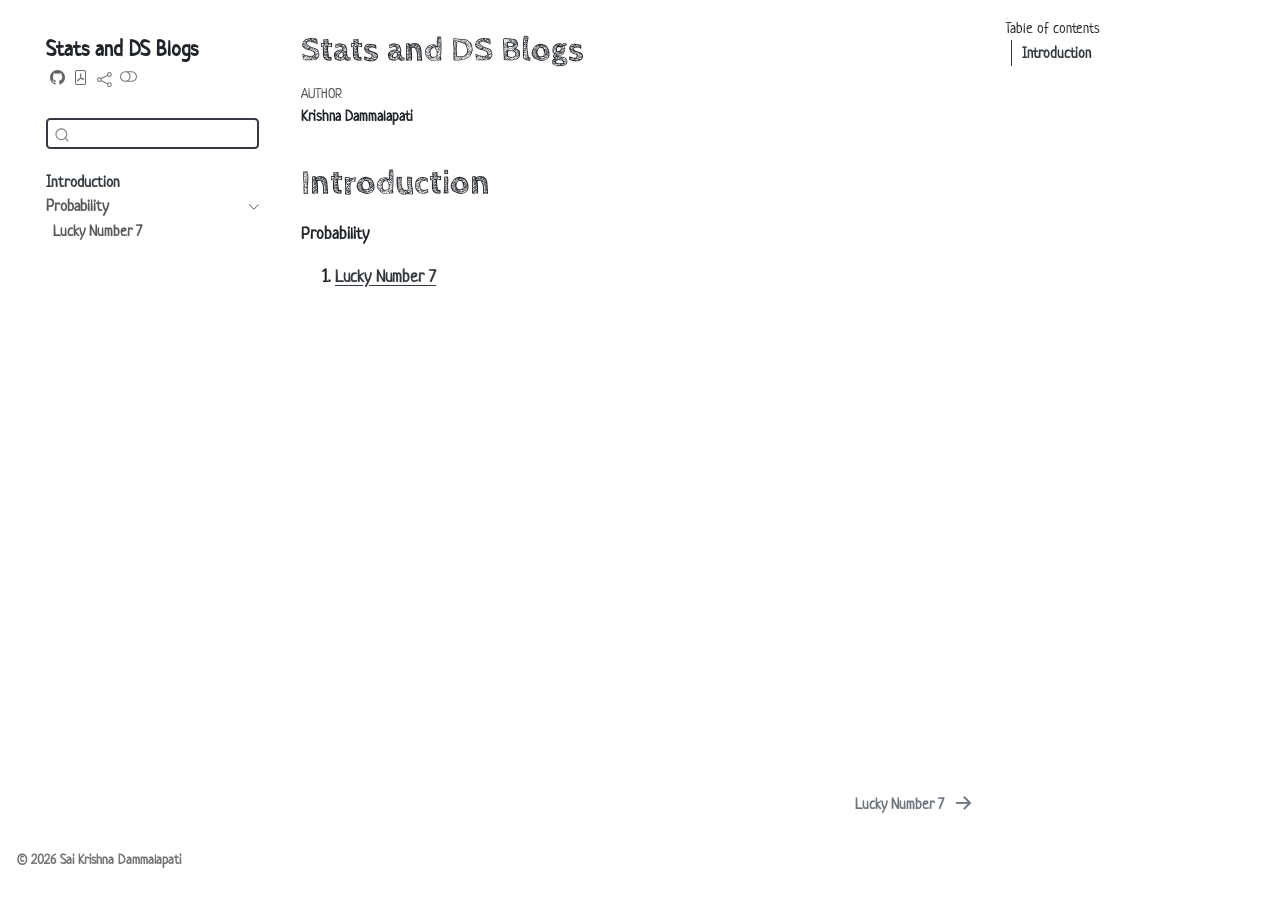
==== index.html @ d2050a71 "Built site for gh-pages" ====
<!DOCTYPE html>
<html xmlns="http://www.w3.org/1999/xhtml" lang="en" xml:lang="en"><head>

<meta charset="utf-8">
<meta name="generator" content="quarto-1.8.27">

<meta name="viewport" content="width=device-width, initial-scale=1.0, user-scalable=yes">

<meta name="author" content="Krishna Dammalapati">

<title>Stats and DS Blogs</title>
<style>
code{white-space: pre-wrap;}
span.smallcaps{font-variant: small-caps;}
div.columns{display: flex; gap: min(4vw, 1.5em);}
div.column{flex: auto; overflow-x: auto;}
div.hanging-indent{margin-left: 1.5em; text-indent: -1.5em;}
ul.task-list{list-style: none;}
ul.task-list li input[type="checkbox"] {
  width: 0.8em;
  margin: 0 0.8em 0.2em -1em; /* quarto-specific, see https://github.com/quarto-dev/quarto-cli/issues/4556 */ 
  vertical-align: middle;
}
</style>


<script src="site_libs/quarto-nav/quarto-nav.js"></script>
<script src="site_libs/quarto-nav/headroom.min.js"></script>
<script src="site_libs/clipboard/clipboard.min.js"></script>
<script src="site_libs/quarto-search/autocomplete.umd.js"></script>
<script src="site_libs/quarto-search/fuse.min.js"></script>
<script src="site_libs/quarto-search/quarto-search.js"></script>
<meta name="quarto:offset" content="./">
<link href="./Statistics/Lucky_number_7.html" rel="next">
<script src="site_libs/quarto-html/quarto.js" type="module"></script>
<script src="site_libs/quarto-html/tabsets/tabsets.js" type="module"></script>
<script src="site_libs/quarto-html/axe/axe-check.js" type="module"></script>
<script src="site_libs/quarto-html/popper.min.js"></script>
<script src="site_libs/quarto-html/tippy.umd.min.js"></script>
<script src="site_libs/quarto-html/anchor.min.js"></script>
<link href="site_libs/quarto-html/tippy.css" rel="stylesheet">
<link href="site_libs/quarto-html/quarto-syntax-highlighting-ed96de9b727972fe78a7b5d16c58bf87.css" rel="stylesheet" class="quarto-color-scheme" id="quarto-text-highlighting-styles">
<link href="site_libs/quarto-html/quarto-syntax-highlighting-dark-4d9afe2b8d18ee9fa5d0d57b5ed4214d.css" rel="stylesheet" class="quarto-color-scheme quarto-color-alternate" id="quarto-text-highlighting-styles">
<link href="site_libs/quarto-html/quarto-syntax-highlighting-ed96de9b727972fe78a7b5d16c58bf87.css" rel="stylesheet" class="quarto-color-scheme-extra" id="quarto-text-highlighting-styles">
<script src="site_libs/bootstrap/bootstrap.min.js"></script>
<link href="site_libs/bootstrap/bootstrap-icons.css" rel="stylesheet">
<link href="site_libs/bootstrap/bootstrap-6aa734350ea62daf54786691ce6fcf0c.min.css" rel="stylesheet" append-hash="true" class="quarto-color-scheme" id="quarto-bootstrap" data-mode="light">
<link href="site_libs/bootstrap/bootstrap-dark-7e34ecb6a0e7991f0346b0751d4a7c3f.min.css" rel="stylesheet" append-hash="true" class="quarto-color-scheme quarto-color-alternate" id="quarto-bootstrap" data-mode="dark">
<link href="site_libs/bootstrap/bootstrap-6aa734350ea62daf54786691ce6fcf0c.min.css" rel="stylesheet" append-hash="true" class="quarto-color-scheme-extra" id="quarto-bootstrap" data-mode="light">
<script id="quarto-search-options" type="application/json">{
  "location": "sidebar",
  "copy-button": false,
  "collapse-after": 3,
  "panel-placement": "start",
  "type": "textbox",
  "limit": 50,
  "keyboard-shortcut": [
    "f",
    "/",
    "s"
  ],
  "show-item-context": false,
  "language": {
    "search-no-results-text": "No results",
    "search-matching-documents-text": "matching documents",
    "search-copy-link-title": "Copy link to search",
    "search-hide-matches-text": "Hide additional matches",
    "search-more-match-text": "more match in this document",
    "search-more-matches-text": "more matches in this document",
    "search-clear-button-title": "Clear",
    "search-text-placeholder": "",
    "search-detached-cancel-button-title": "Cancel",
    "search-submit-button-title": "Submit",
    "search-label": "Search"
  }
}</script>


</head>

<body class="nav-sidebar floating quarto-light"><script id="quarto-html-before-body" type="application/javascript">
    const toggleBodyColorMode = (bsSheetEl) => {
      const mode = bsSheetEl.getAttribute("data-mode");
      const bodyEl = window.document.querySelector("body");
      if (mode === "dark") {
        bodyEl.classList.add("quarto-dark");
        bodyEl.classList.remove("quarto-light");
      } else {
        bodyEl.classList.add("quarto-light");
        bodyEl.classList.remove("quarto-dark");
      }
    }
    const toggleBodyColorPrimary = () => {
      const bsSheetEl = window.document.querySelector("link#quarto-bootstrap:not([rel=disabled-stylesheet])");
      if (bsSheetEl) {
        toggleBodyColorMode(bsSheetEl);
      }
    }
    const setColorSchemeToggle = (alternate) => {
      const toggles = window.document.querySelectorAll('.quarto-color-scheme-toggle');
      for (let i=0; i < toggles.length; i++) {
        const toggle = toggles[i];
        if (toggle) {
          if (alternate) {
            toggle.classList.add("alternate");
          } else {
            toggle.classList.remove("alternate");
          }
        }
      }
    };
    const toggleColorMode = (alternate) => {
      // Switch the stylesheets
      const primaryStylesheets = window.document.querySelectorAll('link.quarto-color-scheme:not(.quarto-color-alternate)');
      const alternateStylesheets = window.document.querySelectorAll('link.quarto-color-scheme.quarto-color-alternate');
      manageTransitions('#quarto-margin-sidebar .nav-link', false);
      if (alternate) {
        // note: dark is layered on light, we don't disable primary!
        enableStylesheet(alternateStylesheets);
        for (const sheetNode of alternateStylesheets) {
          if (sheetNode.id === "quarto-bootstrap") {
            toggleBodyColorMode(sheetNode);
          }
        }
      } else {
        disableStylesheet(alternateStylesheets);
        enableStylesheet(primaryStylesheets)
        toggleBodyColorPrimary();
      }
      manageTransitions('#quarto-margin-sidebar .nav-link', true);
      // Switch the toggles
      setColorSchemeToggle(alternate)
      // Hack to workaround the fact that safari doesn't
      // properly recolor the scrollbar when toggling (#1455)
      if (navigator.userAgent.indexOf('Safari') > 0 && navigator.userAgent.indexOf('Chrome') == -1) {
        manageTransitions("body", false);
        window.scrollTo(0, 1);
        setTimeout(() => {
          window.scrollTo(0, 0);
          manageTransitions("body", true);
        }, 40);
      }
    }
    const disableStylesheet = (stylesheets) => {
      for (let i=0; i < stylesheets.length; i++) {
        const stylesheet = stylesheets[i];
        stylesheet.rel = 'disabled-stylesheet';
      }
    }
    const enableStylesheet = (stylesheets) => {
      for (let i=0; i < stylesheets.length; i++) {
        const stylesheet = stylesheets[i];
        if(stylesheet.rel !== 'stylesheet') { // for Chrome, which will still FOUC without this check
          stylesheet.rel = 'stylesheet';
        }
      }
    }
    const manageTransitions = (selector, allowTransitions) => {
      const els = window.document.querySelectorAll(selector);
      for (let i=0; i < els.length; i++) {
        const el = els[i];
        if (allowTransitions) {
          el.classList.remove('notransition');
        } else {
          el.classList.add('notransition');
        }
      }
    }
    const isFileUrl = () => {
      return window.location.protocol === 'file:';
    }
    const hasAlternateSentinel = () => {
      let styleSentinel = getColorSchemeSentinel();
      if (styleSentinel !== null) {
        return styleSentinel === "alternate";
      } else {
        return false;
      }
    }
    const setStyleSentinel = (alternate) => {
      const value = alternate ? "alternate" : "default";
      if (!isFileUrl()) {
        window.localStorage.setItem("quarto-color-scheme", value);
      } else {
        localAlternateSentinel = value;
      }
    }
    const getColorSchemeSentinel = () => {
      if (!isFileUrl()) {
        const storageValue = window.localStorage.getItem("quarto-color-scheme");
        return storageValue != null ? storageValue : localAlternateSentinel;
      } else {
        return localAlternateSentinel;
      }
    }
    const toggleGiscusIfUsed = (isAlternate, darkModeDefault) => {
      const baseTheme = document.querySelector('#giscus-base-theme')?.value ?? 'light';
      const alternateTheme = document.querySelector('#giscus-alt-theme')?.value ?? 'dark';
      let newTheme = '';
      if(authorPrefersDark) {
        newTheme = isAlternate ? baseTheme : alternateTheme;
      } else {
        newTheme = isAlternate ? alternateTheme : baseTheme;
      }
      const changeGiscusTheme = () => {
        // From: https://github.com/giscus/giscus/issues/336
        const sendMessage = (message) => {
          const iframe = document.querySelector('iframe.giscus-frame');
          if (!iframe) return;
          iframe.contentWindow.postMessage({ giscus: message }, 'https://giscus.app');
        }
        sendMessage({
          setConfig: {
            theme: newTheme
          }
        });
      }
      const isGiscussLoaded = window.document.querySelector('iframe.giscus-frame') !== null;
      if (isGiscussLoaded) {
        changeGiscusTheme();
      }
    };
    const authorPrefersDark = false;
    const darkModeDefault = authorPrefersDark;
      document.querySelector('link#quarto-text-highlighting-styles.quarto-color-scheme-extra').rel = 'disabled-stylesheet';
      document.querySelector('link#quarto-bootstrap.quarto-color-scheme-extra').rel = 'disabled-stylesheet';
    let localAlternateSentinel = darkModeDefault ? 'alternate' : 'default';
    // Dark / light mode switch
    window.quartoToggleColorScheme = () => {
      // Read the current dark / light value
      let toAlternate = !hasAlternateSentinel();
      toggleColorMode(toAlternate);
      setStyleSentinel(toAlternate);
      toggleGiscusIfUsed(toAlternate, darkModeDefault);
      window.dispatchEvent(new Event('resize'));
    };
    // Switch to dark mode if need be
    if (hasAlternateSentinel()) {
      toggleColorMode(true);
    } else {
      toggleColorMode(false);
    }
  </script>

<div id="quarto-search-results"></div>
  <header id="quarto-header" class="headroom fixed-top">
  <nav class="quarto-secondary-nav">
    <div class="container-fluid d-flex">
      <button type="button" class="quarto-btn-toggle btn" data-bs-toggle="collapse" role="button" data-bs-target=".quarto-sidebar-collapse-item" aria-controls="quarto-sidebar" aria-expanded="false" aria-label="Toggle sidebar navigation" onclick="if (window.quartoToggleHeadroom) { window.quartoToggleHeadroom(); }">
        <i class="bi bi-layout-text-sidebar-reverse"></i>
      </button>
        <nav class="quarto-page-breadcrumbs" aria-label="breadcrumb"><ol class="breadcrumb"><li class="breadcrumb-item"><a href="./index.html">Introduction</a></li></ol></nav>
        <a class="flex-grow-1" role="navigation" data-bs-toggle="collapse" data-bs-target=".quarto-sidebar-collapse-item" aria-controls="quarto-sidebar" aria-expanded="false" aria-label="Toggle sidebar navigation" onclick="if (window.quartoToggleHeadroom) { window.quartoToggleHeadroom(); }">      
        </a>
      <button type="button" class="btn quarto-search-button" aria-label="Search" onclick="window.quartoOpenSearch();">
        <i class="bi bi-search"></i>
      </button>
    </div>
  </nav>
</header>
<!-- content -->
<div id="quarto-content" class="quarto-container page-columns page-rows-contents page-layout-article">
<!-- sidebar -->
  <nav id="quarto-sidebar" class="sidebar collapse collapse-horizontal quarto-sidebar-collapse-item sidebar-navigation floating overflow-auto">
    <div class="pt-lg-2 mt-2 text-left sidebar-header">
    <div class="sidebar-title mb-0 py-0">
      <a href="./">Stats and DS Blogs</a> 
        <div class="sidebar-tools-main tools-wide">
    <a href="https://github.com/d-saikrishna/DataScience" title="Source Code" class="quarto-navigation-tool px-1" aria-label="Source Code"><i class="bi bi-github"></i></a>
    <a href="./Stats-and-DS-Blogs.pdf" title="Download PDF" class="quarto-navigation-tool px-1" aria-label="Download PDF"><i class="bi bi-file-pdf"></i></a>
    <div class="dropdown">
      <a href="" title="Share" id="quarto-navigation-tool-dropdown-0" class="quarto-navigation-tool dropdown-toggle px-1" data-bs-toggle="dropdown" aria-expanded="false" role="link" aria-label="Share"><i class="bi bi-share"></i></a>
      <ul class="dropdown-menu" aria-labelledby="quarto-navigation-tool-dropdown-0">
          <li>
            <a class="dropdown-item sidebar-tools-main-item" href="https://twitter.com/intent/tweet?url=|url|">
              <i class="bi bi-twitter pe-1"></i>
            Twitter
            </a>
          </li>
          <li>
            <a class="dropdown-item sidebar-tools-main-item" href="https://www.linkedin.com/sharing/share-offsite/?url=|url|">
              <i class="bi bi-linkedin pe-1"></i>
            LinkedIn
            </a>
          </li>
      </ul>
    </div>
  <a href="" class="quarto-color-scheme-toggle quarto-navigation-tool  px-1" onclick="window.quartoToggleColorScheme(); return false;" title="Toggle dark mode"><i class="bi"></i></a>
</div>
    </div>
      </div>
        <div class="mt-2 flex-shrink-0 align-items-center">
        <div class="sidebar-search">
        <div id="quarto-search" class="" title="Search"></div>
        </div>
        </div>
    <div class="sidebar-menu-container"> 
    <ul class="list-unstyled mt-1">
        <li class="sidebar-item">
  <div class="sidebar-item-container"> 
  <a href="./index.html" class="sidebar-item-text sidebar-link active">
 <span class="menu-text">Introduction</span></a>
  </div>
</li>
        <li class="sidebar-item sidebar-item-section">
      <div class="sidebar-item-container"> 
            <a class="sidebar-item-text sidebar-link text-start" data-bs-toggle="collapse" data-bs-target="#quarto-sidebar-section-1" role="navigation" aria-expanded="true">
 <span class="menu-text">Probability</span></a>
          <a class="sidebar-item-toggle text-start" data-bs-toggle="collapse" data-bs-target="#quarto-sidebar-section-1" role="navigation" aria-expanded="true" aria-label="Toggle section">
            <i class="bi bi-chevron-right ms-2"></i>
          </a> 
      </div>
      <ul id="quarto-sidebar-section-1" class="collapse list-unstyled sidebar-section depth1 show">  
          <li class="sidebar-item">
  <div class="sidebar-item-container"> 
  <a href="./Statistics/Lucky_number_7.html" class="sidebar-item-text sidebar-link"><span class="chapter-title">Lucky Number 7</span></a>
  </div>
</li>
      </ul>
  </li>
    </ul>
    </div>
</nav>
<div id="quarto-sidebar-glass" class="quarto-sidebar-collapse-item" data-bs-toggle="collapse" data-bs-target=".quarto-sidebar-collapse-item"></div>
<!-- margin-sidebar -->
    <div id="quarto-margin-sidebar" class="sidebar margin-sidebar">
        <nav id="TOC" role="doc-toc" class="toc-active">
    <h2 id="toc-title">Table of contents</h2>
   
  <ul>
  <li><a href="#introduction" id="toc-introduction" class="nav-link active" data-scroll-target="#introduction">Introduction</a></li>
  </ul>
</nav>
    </div>
<!-- main -->
<main class="content" id="quarto-document-content">


<header id="title-block-header" class="quarto-title-block default">
<div class="quarto-title">
<h1 class="title">Stats and DS Blogs</h1>
</div>



<div class="quarto-title-meta">

    <div>
    <div class="quarto-title-meta-heading">Author</div>
    <div class="quarto-title-meta-contents">
             <p>Krishna Dammalapati </p>
          </div>
  </div>
    
  
    
  </div>
  


</header>


<section id="introduction" class="level1 unnumbered">
<h1 class="unnumbered">Introduction</h1>
<p>Probability</p>
<ol type="1">
<li><a href="./Statistics/Lucky_number_7.html">Lucky Number 7</a></li>
</ol>


</section>

</main> <!-- /main -->
<script id="quarto-html-after-body" type="application/javascript">
  window.document.addEventListener("DOMContentLoaded", function (event) {
    // Ensure there is a toggle, if there isn't float one in the top right
    if (window.document.querySelector('.quarto-color-scheme-toggle') === null) {
      const a = window.document.createElement('a');
      a.classList.add('top-right');
      a.classList.add('quarto-color-scheme-toggle');
      a.href = "";
      a.onclick = function() { try { window.quartoToggleColorScheme(); } catch {} return false; };
      const i = window.document.createElement("i");
      i.classList.add('bi');
      a.appendChild(i);
      window.document.body.appendChild(a);
    }
    setColorSchemeToggle(hasAlternateSentinel())
    const icon = "";
    const anchorJS = new window.AnchorJS();
    anchorJS.options = {
      placement: 'right',
      icon: icon
    };
    anchorJS.add('.anchored');
    const isCodeAnnotation = (el) => {
      for (const clz of el.classList) {
        if (clz.startsWith('code-annotation-')) {                     
          return true;
        }
      }
      return false;
    }
    const onCopySuccess = function(e) {
      // button target
      const button = e.trigger;
      // don't keep focus
      button.blur();
      // flash "checked"
      button.classList.add('code-copy-button-checked');
      var currentTitle = button.getAttribute("title");
      button.setAttribute("title", "Copied!");
      let tooltip;
      if (window.bootstrap) {
        button.setAttribute("data-bs-toggle", "tooltip");
        button.setAttribute("data-bs-placement", "left");
        button.setAttribute("data-bs-title", "Copied!");
        tooltip = new bootstrap.Tooltip(button, 
          { trigger: "manual", 
            customClass: "code-copy-button-tooltip",
            offset: [0, -8]});
        tooltip.show();    
      }
      setTimeout(function() {
        if (tooltip) {
          tooltip.hide();
          button.removeAttribute("data-bs-title");
          button.removeAttribute("data-bs-toggle");
          button.removeAttribute("data-bs-placement");
        }
        button.setAttribute("title", currentTitle);
        button.classList.remove('code-copy-button-checked');
      }, 1000);
      // clear code selection
      e.clearSelection();
    }
    const getTextToCopy = function(trigger) {
      const outerScaffold = trigger.parentElement.cloneNode(true);
      const codeEl = outerScaffold.querySelector('code');
      for (const childEl of codeEl.children) {
        if (isCodeAnnotation(childEl)) {
          childEl.remove();
        }
      }
      return codeEl.innerText;
    }
    const clipboard = new window.ClipboardJS('.code-copy-button:not([data-in-quarto-modal])', {
      text: getTextToCopy
    });
    clipboard.on('success', onCopySuccess);
    if (window.document.getElementById('quarto-embedded-source-code-modal')) {
      const clipboardModal = new window.ClipboardJS('.code-copy-button[data-in-quarto-modal]', {
        text: getTextToCopy,
        container: window.document.getElementById('quarto-embedded-source-code-modal')
      });
      clipboardModal.on('success', onCopySuccess);
    }
      var localhostRegex = new RegExp(/^(?:http|https):\/\/localhost\:?[0-9]*\//);
      var mailtoRegex = new RegExp(/^mailto:/);
        var filterRegex = new RegExp("https:\/\/d-saikrishna\.github\.io\/DataScience\/");
      var isInternal = (href) => {
          return filterRegex.test(href) || localhostRegex.test(href) || mailtoRegex.test(href);
      }
      // Inspect non-navigation links and adorn them if external
     var links = window.document.querySelectorAll('a[href]:not(.nav-link):not(.navbar-brand):not(.toc-action):not(.sidebar-link):not(.sidebar-item-toggle):not(.pagination-link):not(.no-external):not([aria-hidden]):not(.dropdown-item):not(.quarto-navigation-tool):not(.about-link)');
      for (var i=0; i<links.length; i++) {
        const link = links[i];
        if (!isInternal(link.href)) {
          // undo the damage that might have been done by quarto-nav.js in the case of
          // links that we want to consider external
          if (link.dataset.originalHref !== undefined) {
            link.href = link.dataset.originalHref;
          }
        }
      }
    function tippyHover(el, contentFn, onTriggerFn, onUntriggerFn) {
      const config = {
        allowHTML: true,
        maxWidth: 500,
        delay: 100,
        arrow: false,
        appendTo: function(el) {
            return el.parentElement;
        },
        interactive: true,
        interactiveBorder: 10,
        theme: 'quarto',
        placement: 'bottom-start',
      };
      if (contentFn) {
        config.content = contentFn;
      }
      if (onTriggerFn) {
        config.onTrigger = onTriggerFn;
      }
      if (onUntriggerFn) {
        config.onUntrigger = onUntriggerFn;
      }
      window.tippy(el, config); 
    }
    const noterefs = window.document.querySelectorAll('a[role="doc-noteref"]');
    for (var i=0; i<noterefs.length; i++) {
      const ref = noterefs[i];
      tippyHover(ref, function() {
        // use id or data attribute instead here
        let href = ref.getAttribute('data-footnote-href') || ref.getAttribute('href');
        try { href = new URL(href).hash; } catch {}
        const id = href.replace(/^#\/?/, "");
        const note = window.document.getElementById(id);
        if (note) {
          return note.innerHTML;
        } else {
          return "";
        }
      });
    }
    const xrefs = window.document.querySelectorAll('a.quarto-xref');
    const processXRef = (id, note) => {
      // Strip column container classes
      const stripColumnClz = (el) => {
        el.classList.remove("page-full", "page-columns");
        if (el.children) {
          for (const child of el.children) {
            stripColumnClz(child);
          }
        }
      }
      stripColumnClz(note)
      if (id === null || id.startsWith('sec-')) {
        // Special case sections, only their first couple elements
        const container = document.createElement("div");
        if (note.children && note.children.length > 2) {
          container.appendChild(note.children[0].cloneNode(true));
          for (let i = 1; i < note.children.length; i++) {
            const child = note.children[i];
            if (child.tagName === "P" && child.innerText === "") {
              continue;
            } else {
              container.appendChild(child.cloneNode(true));
              break;
            }
          }
          if (window.Quarto?.typesetMath) {
            window.Quarto.typesetMath(container);
          }
          return container.innerHTML
        } else {
          if (window.Quarto?.typesetMath) {
            window.Quarto.typesetMath(note);
          }
          return note.innerHTML;
        }
      } else {
        // Remove any anchor links if they are present
        const anchorLink = note.querySelector('a.anchorjs-link');
        if (anchorLink) {
          anchorLink.remove();
        }
        if (window.Quarto?.typesetMath) {
          window.Quarto.typesetMath(note);
        }
        if (note.classList.contains("callout")) {
          return note.outerHTML;
        } else {
          return note.innerHTML;
        }
      }
    }
    for (var i=0; i<xrefs.length; i++) {
      const xref = xrefs[i];
      tippyHover(xref, undefined, function(instance) {
        instance.disable();
        let url = xref.getAttribute('href');
        let hash = undefined; 
        if (url.startsWith('#')) {
          hash = url;
        } else {
          try { hash = new URL(url).hash; } catch {}
        }
        if (hash) {
          const id = hash.replace(/^#\/?/, "");
          const note = window.document.getElementById(id);
          if (note !== null) {
            try {
              const html = processXRef(id, note.cloneNode(true));
              instance.setContent(html);
            } finally {
              instance.enable();
              instance.show();
            }
          } else {
            // See if we can fetch this
            fetch(url.split('#')[0])
            .then(res => res.text())
            .then(html => {
              const parser = new DOMParser();
              const htmlDoc = parser.parseFromString(html, "text/html");
              const note = htmlDoc.getElementById(id);
              if (note !== null) {
                const html = processXRef(id, note);
                instance.setContent(html);
              } 
            }).finally(() => {
              instance.enable();
              instance.show();
            });
          }
        } else {
          // See if we can fetch a full url (with no hash to target)
          // This is a special case and we should probably do some content thinning / targeting
          fetch(url)
          .then(res => res.text())
          .then(html => {
            const parser = new DOMParser();
            const htmlDoc = parser.parseFromString(html, "text/html");
            const note = htmlDoc.querySelector('main.content');
            if (note !== null) {
              // This should only happen for chapter cross references
              // (since there is no id in the URL)
              // remove the first header
              if (note.children.length > 0 && note.children[0].tagName === "HEADER") {
                note.children[0].remove();
              }
              const html = processXRef(null, note);
              instance.setContent(html);
            } 
          }).finally(() => {
            instance.enable();
            instance.show();
          });
        }
      }, function(instance) {
      });
    }
        let selectedAnnoteEl;
        const selectorForAnnotation = ( cell, annotation) => {
          let cellAttr = 'data-code-cell="' + cell + '"';
          let lineAttr = 'data-code-annotation="' +  annotation + '"';
          const selector = 'span[' + cellAttr + '][' + lineAttr + ']';
          return selector;
        }
        const selectCodeLines = (annoteEl) => {
          const doc = window.document;
          const targetCell = annoteEl.getAttribute("data-target-cell");
          const targetAnnotation = annoteEl.getAttribute("data-target-annotation");
          const annoteSpan = window.document.querySelector(selectorForAnnotation(targetCell, targetAnnotation));
          const lines = annoteSpan.getAttribute("data-code-lines").split(",");
          const lineIds = lines.map((line) => {
            return targetCell + "-" + line;
          })
          let top = null;
          let height = null;
          let parent = null;
          if (lineIds.length > 0) {
              //compute the position of the single el (top and bottom and make a div)
              const el = window.document.getElementById(lineIds[0]);
              top = el.offsetTop;
              height = el.offsetHeight;
              parent = el.parentElement.parentElement;
            if (lineIds.length > 1) {
              const lastEl = window.document.getElementById(lineIds[lineIds.length - 1]);
              const bottom = lastEl.offsetTop + lastEl.offsetHeight;
              height = bottom - top;
            }
            if (top !== null && height !== null && parent !== null) {
              // cook up a div (if necessary) and position it 
              let div = window.document.getElementById("code-annotation-line-highlight");
              if (div === null) {
                div = window.document.createElement("div");
                div.setAttribute("id", "code-annotation-line-highlight");
                div.style.position = 'absolute';
                parent.appendChild(div);
              }
              div.style.top = top - 2 + "px";
              div.style.height = height + 4 + "px";
              div.style.left = 0;
              let gutterDiv = window.document.getElementById("code-annotation-line-highlight-gutter");
              if (gutterDiv === null) {
                gutterDiv = window.document.createElement("div");
                gutterDiv.setAttribute("id", "code-annotation-line-highlight-gutter");
                gutterDiv.style.position = 'absolute';
                const codeCell = window.document.getElementById(targetCell);
                const gutter = codeCell.querySelector('.code-annotation-gutter');
                gutter.appendChild(gutterDiv);
              }
              gutterDiv.style.top = top - 2 + "px";
              gutterDiv.style.height = height + 4 + "px";
            }
            selectedAnnoteEl = annoteEl;
          }
        };
        const unselectCodeLines = () => {
          const elementsIds = ["code-annotation-line-highlight", "code-annotation-line-highlight-gutter"];
          elementsIds.forEach((elId) => {
            const div = window.document.getElementById(elId);
            if (div) {
              div.remove();
            }
          });
          selectedAnnoteEl = undefined;
        };
          // Handle positioning of the toggle
      window.addEventListener(
        "resize",
        throttle(() => {
          elRect = undefined;
          if (selectedAnnoteEl) {
            selectCodeLines(selectedAnnoteEl);
          }
        }, 10)
      );
      function throttle(fn, ms) {
      let throttle = false;
      let timer;
        return (...args) => {
          if(!throttle) { // first call gets through
              fn.apply(this, args);
              throttle = true;
          } else { // all the others get throttled
              if(timer) clearTimeout(timer); // cancel #2
              timer = setTimeout(() => {
                fn.apply(this, args);
                timer = throttle = false;
              }, ms);
          }
        };
      }
        // Attach click handler to the DT
        const annoteDls = window.document.querySelectorAll('dt[data-target-cell]');
        for (const annoteDlNode of annoteDls) {
          annoteDlNode.addEventListener('click', (event) => {
            const clickedEl = event.target;
            if (clickedEl !== selectedAnnoteEl) {
              unselectCodeLines();
              const activeEl = window.document.querySelector('dt[data-target-cell].code-annotation-active');
              if (activeEl) {
                activeEl.classList.remove('code-annotation-active');
              }
              selectCodeLines(clickedEl);
              clickedEl.classList.add('code-annotation-active');
            } else {
              // Unselect the line
              unselectCodeLines();
              clickedEl.classList.remove('code-annotation-active');
            }
          });
        }
    const findCites = (el) => {
      const parentEl = el.parentElement;
      if (parentEl) {
        const cites = parentEl.dataset.cites;
        if (cites) {
          return {
            el,
            cites: cites.split(' ')
          };
        } else {
          return findCites(el.parentElement)
        }
      } else {
        return undefined;
      }
    };
    var bibliorefs = window.document.querySelectorAll('a[role="doc-biblioref"]');
    for (var i=0; i<bibliorefs.length; i++) {
      const ref = bibliorefs[i];
      const citeInfo = findCites(ref);
      if (citeInfo) {
        tippyHover(citeInfo.el, function() {
          var popup = window.document.createElement('div');
          citeInfo.cites.forEach(function(cite) {
            var citeDiv = window.document.createElement('div');
            citeDiv.classList.add('hanging-indent');
            citeDiv.classList.add('csl-entry');
            var biblioDiv = window.document.getElementById('ref-' + cite);
            if (biblioDiv) {
              citeDiv.innerHTML = biblioDiv.innerHTML;
            }
            popup.appendChild(citeDiv);
          });
          return popup.innerHTML;
        });
      }
    }
  });
  </script>
<nav class="page-navigation">
  <div class="nav-page nav-page-previous">
  </div>
  <div class="nav-page nav-page-next">
      <a href="./Statistics/Lucky_number_7.html" class="pagination-link" aria-label="Lucky Number 7">
        <span class="nav-page-text"><span class="chapter-title">Lucky Number 7</span></span> <i class="bi bi-arrow-right-short"></i>
      </a>
  </div>
</nav>
</div> <!-- /content -->
<footer class="footer">
  <div class="nav-footer">
    <div class="nav-footer-left">
<p>© 2026 Sai Krishna Dammalapati</p>
</div>   
    <div class="nav-footer-center">
      &nbsp;
    </div>
    <div class="nav-footer-right">
      &nbsp;
    </div>
  </div>
</footer>




</body></html>
---- site_libs/quarto-html/tippy.css ----
.tippy-box[data-animation=fade][data-state=hidden]{opacity:0}[data-tippy-root]{max-width:calc(100vw - 10px)}.tippy-box{position:relative;background-color:#333;color:#fff;border-radius:4px;font-size:14px;line-height:1.4;white-space:normal;outline:0;transition-property:transform,visibility,opacity}.tippy-box[data-placement^=top]>.tippy-arrow{bottom:0}.tippy-box[data-placement^=top]>.tippy-arrow:before{bottom:-7px;left:0;border-width:8px 8px 0;border-top-color:initial;transform-origin:center top}.tippy-box[data-placement^=bottom]>.tippy-arrow{top:0}.tippy-box[data-placement^=bottom]>.tippy-arrow:before{top:-7px;left:0;border-width:0 8px 8px;border-bottom-color:initial;transform-origin:center bottom}.tippy-box[data-placement^=left]>.tippy-arrow{right:0}.tippy-box[data-placement^=left]>.tippy-arrow:before{border-width:8px 0 8px 8px;border-left-color:initial;right:-7px;transform-origin:center left}.tippy-box[data-placement^=right]>.tippy-arrow{left:0}.tippy-box[data-placement^=right]>.tippy-arrow:before{left:-7px;border-width:8px 8px 8px 0;border-right-color:initial;transform-origin:center right}.tippy-box[data-inertia][data-state=visible]{transition-timing-function:cubic-bezier(.54,1.5,.38,1.11)}.tippy-arrow{width:16px;height:16px;color:#333}.tippy-arrow:before{content:"";position:absolute;border-color:transparent;border-style:solid}.tippy-content{position:relative;padding:5px 9px;z-index:1}
---- site_libs/quarto-html/quarto-syntax-highlighting-ed96de9b727972fe78a7b5d16c58bf87.css ----
/* quarto syntax highlight colors */
:root {
  --quarto-hl-ot-color: #003B4F;
  --quarto-hl-at-color: #657422;
  --quarto-hl-ss-color: #20794D;
  --quarto-hl-an-color: #5E5E5E;
  --quarto-hl-fu-color: #4758AB;
  --quarto-hl-st-color: #20794D;
  --quarto-hl-cf-color: #003B4F;
  --quarto-hl-op-color: #5E5E5E;
  --quarto-hl-er-color: #AD0000;
  --quarto-hl-bn-color: #AD0000;
  --quarto-hl-al-color: #AD0000;
  --quarto-hl-va-color: #111111;
  --quarto-hl-bu-color: inherit;
  --quarto-hl-ex-color: inherit;
  --quarto-hl-pp-color: #AD0000;
  --quarto-hl-in-color: #5E5E5E;
  --quarto-hl-vs-color: #20794D;
  --quarto-hl-wa-color: #5E5E5E;
  --quarto-hl-do-color: #5E5E5E;
  --quarto-hl-im-color: #00769E;
  --quarto-hl-ch-color: #20794D;
  --quarto-hl-dt-color: #AD0000;
  --quarto-hl-fl-color: #AD0000;
  --quarto-hl-co-color: #5E5E5E;
  --quarto-hl-cv-color: #5E5E5E;
  --quarto-hl-cn-color: #8f5902;
  --quarto-hl-sc-color: #5E5E5E;
  --quarto-hl-dv-color: #AD0000;
  --quarto-hl-kw-color: #003B4F;
}

/* other quarto variables */
:root {
  --quarto-font-monospace: SFMono-Regular, Menlo, Monaco, Consolas, "Liberation Mono", "Courier New", monospace;
}

/* syntax highlight based on Pandoc's rules */
pre > code.sourceCode > span {
  color: #003B4F;
}

code.sourceCode > span {
  color: #003B4F;
}

div.sourceCode,
div.sourceCode pre.sourceCode {
  color: #003B4F;
}

/* Normal */
code span {
  color: #003B4F;
}

/* Alert */
code span.al {
  color: #AD0000;
  font-style: inherit;
}

/* Annotation */
code span.an {
  color: #5E5E5E;
  font-style: inherit;
}

/* Attribute */
code span.at {
  color: #657422;
  font-style: inherit;
}

/* BaseN */
code span.bn {
  color: #AD0000;
  font-style: inherit;
}

/* BuiltIn */
code span.bu {
  font-style: inherit;
}

/* ControlFlow */
code span.cf {
  color: #003B4F;
  font-weight: bold;
  font-style: inherit;
}

/* Char */
code span.ch {
  color: #20794D;
  font-style: inherit;
}

/* Constant */
code span.cn {
  color: #8f5902;
  font-style: inherit;
}

/* Comment */
code span.co {
  color: #5E5E5E;
  font-style: inherit;
}

/* CommentVar */
code span.cv {
  color: #5E5E5E;
  font-style: italic;
}

/* Documentation */
code span.do {
  color: #5E5E5E;
  font-style: italic;
}

/* DataType */
code span.dt {
  color: #AD0000;
  font-style: inherit;
}

/* DecVal */
code span.dv {
  color: #AD0000;
  font-style: inherit;
}

/* Error */
code span.er {
  color: #AD0000;
  font-style: inherit;
}

/* Extension */
code span.ex {
  font-style: inherit;
}

/* Float */
code span.fl {
  color: #AD0000;
  font-style: inherit;
}

/* Function */
code span.fu {
  color: #4758AB;
  font-style: inherit;
}

/* Import */
code span.im {
  color: #00769E;
  font-style: inherit;
}

/* Information */
code span.in {
  color: #5E5E5E;
  font-style: inherit;
}

/* Keyword */
code span.kw {
  color: #003B4F;
  font-weight: bold;
  font-style: inherit;
}

/* Operator */
code span.op {
  color: #5E5E5E;
  font-style: inherit;
}

/* Other */
code span.ot {
  color: #003B4F;
  font-style: inherit;
}

/* Preprocessor */
code span.pp {
  color: #AD0000;
  font-style: inherit;
}

/* SpecialChar */
code span.sc {
  color: #5E5E5E;
  font-style: inherit;
}

/* SpecialString */
code span.ss {
  color: #20794D;
  font-style: inherit;
}

/* String */
code span.st {
  color: #20794D;
  font-style: inherit;
}

/* Variable */
code span.va {
  color: #111111;
  font-style: inherit;
}

/* VerbatimString */
code span.vs {
  color: #20794D;
  font-style: inherit;
}

/* Warning */
code span.wa {
  color: #5E5E5E;
  font-style: italic;
}

.prevent-inlining {
  content: "</";
}

/*# sourceMappingURL=0920dd6d7437995b8cdf7429764427b1.css.map */
---- site_libs/quarto-html/quarto-syntax-highlighting-dark-4d9afe2b8d18ee9fa5d0d57b5ed4214d.css ----
/* quarto syntax highlight colors */
:root {
  --quarto-hl-al-color: #f07178;
  --quarto-hl-an-color: #d4d0ab;
  --quarto-hl-at-color: #00e0e0;
  --quarto-hl-bn-color: #d4d0ab;
  --quarto-hl-bu-color: #abe338;
  --quarto-hl-ch-color: #abe338;
  --quarto-hl-co-color: #f8f8f2;
  --quarto-hl-cv-color: #ffd700;
  --quarto-hl-cn-color: #ffd700;
  --quarto-hl-cf-color: #ffa07a;
  --quarto-hl-dt-color: #ffa07a;
  --quarto-hl-dv-color: #d4d0ab;
  --quarto-hl-do-color: #f8f8f2;
  --quarto-hl-er-color: #f07178;
  --quarto-hl-ex-color: #00e0e0;
  --quarto-hl-fl-color: #d4d0ab;
  --quarto-hl-fu-color: #ffa07a;
  --quarto-hl-im-color: #abe338;
  --quarto-hl-in-color: #d4d0ab;
  --quarto-hl-kw-color: #ffa07a;
  --quarto-hl-op-color: #ffa07a;
  --quarto-hl-ot-color: #00e0e0;
  --quarto-hl-pp-color: #dcc6e0;
  --quarto-hl-re-color: #00e0e0;
  --quarto-hl-sc-color: #abe338;
  --quarto-hl-ss-color: #abe338;
  --quarto-hl-st-color: #abe338;
  --quarto-hl-va-color: #00e0e0;
  --quarto-hl-vs-color: #abe338;
  --quarto-hl-wa-color: #dcc6e0;
}

/* other quarto variables */
:root {
  --quarto-font-monospace: SFMono-Regular, Menlo, Monaco, Consolas, "Liberation Mono", "Courier New", monospace;
}

/* syntax highlight based on Pandoc's rules */
pre > code.sourceCode > span {
  color: #f8f8f2;
}

code.sourceCode > span {
  color: #f8f8f2;
}

div.sourceCode,
div.sourceCode pre.sourceCode {
  color: #f8f8f2;
}

/* Normal */
code span {
  color: #f8f8f2;
}

/* Alert */
code span.al {
  color: #f07178;
}

/* Annotation */
code span.an {
  color: #d4d0ab;
}

/* Attribute */
code span.at {
  color: #00e0e0;
}

/* BaseN */
code span.bn {
  color: #d4d0ab;
}

/* BuiltIn */
code span.bu {
  color: #abe338;
}

/* ControlFlow */
code span.cf {
  font-weight: bold;
  color: #ffa07a;
}

/* Char */
code span.ch {
  color: #abe338;
}

/* Constant */
code span.cn {
  color: #ffd700;
}

/* Comment */
code span.co {
  font-style: italic;
  color: #f8f8f2;
}

/* CommentVar */
code span.cv {
  color: #ffd700;
}

/* Documentation */
code span.do {
  color: #f8f8f2;
}

/* DataType */
code span.dt {
  color: #ffa07a;
}

/* DecVal */
code span.dv {
  color: #d4d0ab;
}

/* Error */
code span.er {
  color: #f07178;
  text-decoration: underline;
}

/* Extension */
code span.ex {
  font-weight: bold;
  color: #00e0e0;
}

/* Float */
code span.fl {
  color: #d4d0ab;
}

/* Function */
code span.fu {
  color: #ffa07a;
}

/* Import */
code span.im {
  color: #abe338;
}

/* Information */
code span.in {
  color: #d4d0ab;
}

/* Keyword */
code span.kw {
  font-weight: bold;
  color: #ffa07a;
}

/* Operator */
code span.op {
  color: #ffa07a;
}

/* Other */
code span.ot {
  color: #00e0e0;
}

/* Preprocessor */
code span.pp {
  color: #dcc6e0;
}

/* RegionMarker */
code span.re {
  background-color: #f8f8f2;
  color: #00e0e0;
}

/* SpecialChar */
code span.sc {
  color: #abe338;
}

/* SpecialString */
code span.ss {
  color: #abe338;
}

/* String */
code span.st {
  color: #abe338;
}

/* Variable */
code span.va {
  color: #00e0e0;
}

/* VerbatimString */
code span.vs {
  color: #abe338;
}

/* Warning */
code span.wa {
  color: #dcc6e0;
}

.prevent-inlining {
  content: "</";
}

/*# sourceMappingURL=86edf53ecdff796acf02dbceed379426.css.map */
---- site_libs/quarto-html/quarto-syntax-highlighting-ed96de9b727972fe78a7b5d16c58bf87.css ----
/* quarto syntax highlight colors */
:root {
  --quarto-hl-ot-color: #003B4F;
  --quarto-hl-at-color: #657422;
  --quarto-hl-ss-color: #20794D;
  --quarto-hl-an-color: #5E5E5E;
  --quarto-hl-fu-color: #4758AB;
  --quarto-hl-st-color: #20794D;
  --quarto-hl-cf-color: #003B4F;
  --quarto-hl-op-color: #5E5E5E;
  --quarto-hl-er-color: #AD0000;
  --quarto-hl-bn-color: #AD0000;
  --quarto-hl-al-color: #AD0000;
  --quarto-hl-va-color: #111111;
  --quarto-hl-bu-color: inherit;
  --quarto-hl-ex-color: inherit;
  --quarto-hl-pp-color: #AD0000;
  --quarto-hl-in-color: #5E5E5E;
  --quarto-hl-vs-color: #20794D;
  --quarto-hl-wa-color: #5E5E5E;
  --quarto-hl-do-color: #5E5E5E;
  --quarto-hl-im-color: #00769E;
  --quarto-hl-ch-color: #20794D;
  --quarto-hl-dt-color: #AD0000;
  --quarto-hl-fl-color: #AD0000;
  --quarto-hl-co-color: #5E5E5E;
  --quarto-hl-cv-color: #5E5E5E;
  --quarto-hl-cn-color: #8f5902;
  --quarto-hl-sc-color: #5E5E5E;
  --quarto-hl-dv-color: #AD0000;
  --quarto-hl-kw-color: #003B4F;
}

/* other quarto variables */
:root {
  --quarto-font-monospace: SFMono-Regular, Menlo, Monaco, Consolas, "Liberation Mono", "Courier New", monospace;
}

/* syntax highlight based on Pandoc's rules */
pre > code.sourceCode > span {
  color: #003B4F;
}

code.sourceCode > span {
  color: #003B4F;
}

div.sourceCode,
div.sourceCode pre.sourceCode {
  color: #003B4F;
}

/* Normal */
code span {
  color: #003B4F;
}

/* Alert */
code span.al {
  color: #AD0000;
  font-style: inherit;
}

/* Annotation */
code span.an {
  color: #5E5E5E;
  font-style: inherit;
}

/* Attribute */
code span.at {
  color: #657422;
  font-style: inherit;
}

/* BaseN */
code span.bn {
  color: #AD0000;
  font-style: inherit;
}

/* BuiltIn */
code span.bu {
  font-style: inherit;
}

/* ControlFlow */
code span.cf {
  color: #003B4F;
  font-weight: bold;
  font-style: inherit;
}

/* Char */
code span.ch {
  color: #20794D;
  font-style: inherit;
}

/* Constant */
code span.cn {
  color: #8f5902;
  font-style: inherit;
}

/* Comment */
code span.co {
  color: #5E5E5E;
  font-style: inherit;
}

/* CommentVar */
code span.cv {
  color: #5E5E5E;
  font-style: italic;
}

/* Documentation */
code span.do {
  color: #5E5E5E;
  font-style: italic;
}

/* DataType */
code span.dt {
  color: #AD0000;
  font-style: inherit;
}

/* DecVal */
code span.dv {
  color: #AD0000;
  font-style: inherit;
}

/* Error */
code span.er {
  color: #AD0000;
  font-style: inherit;
}

/* Extension */
code span.ex {
  font-style: inherit;
}

/* Float */
code span.fl {
  color: #AD0000;
  font-style: inherit;
}

/* Function */
code span.fu {
  color: #4758AB;
  font-style: inherit;
}

/* Import */
code span.im {
  color: #00769E;
  font-style: inherit;
}

/* Information */
code span.in {
  color: #5E5E5E;
  font-style: inherit;
}

/* Keyword */
code span.kw {
  color: #003B4F;
  font-weight: bold;
  font-style: inherit;
}

/* Operator */
code span.op {
  color: #5E5E5E;
  font-style: inherit;
}

/* Other */
code span.ot {
  color: #003B4F;
  font-style: inherit;
}

/* Preprocessor */
code span.pp {
  color: #AD0000;
  font-style: inherit;
}

/* SpecialChar */
code span.sc {
  color: #5E5E5E;
  font-style: inherit;
}

/* SpecialString */
code span.ss {
  color: #20794D;
  font-style: inherit;
}

/* String */
code span.st {
  color: #20794D;
  font-style: inherit;
}

/* Variable */
code span.va {
  color: #111111;
  font-style: inherit;
}

/* VerbatimString */
code span.vs {
  color: #20794D;
  font-style: inherit;
}

/* Warning */
code span.wa {
  color: #5E5E5E;
  font-style: italic;
}

.prevent-inlining {
  content: "</";
}

/*# sourceMappingURL=0920dd6d7437995b8cdf7429764427b1.css.map */
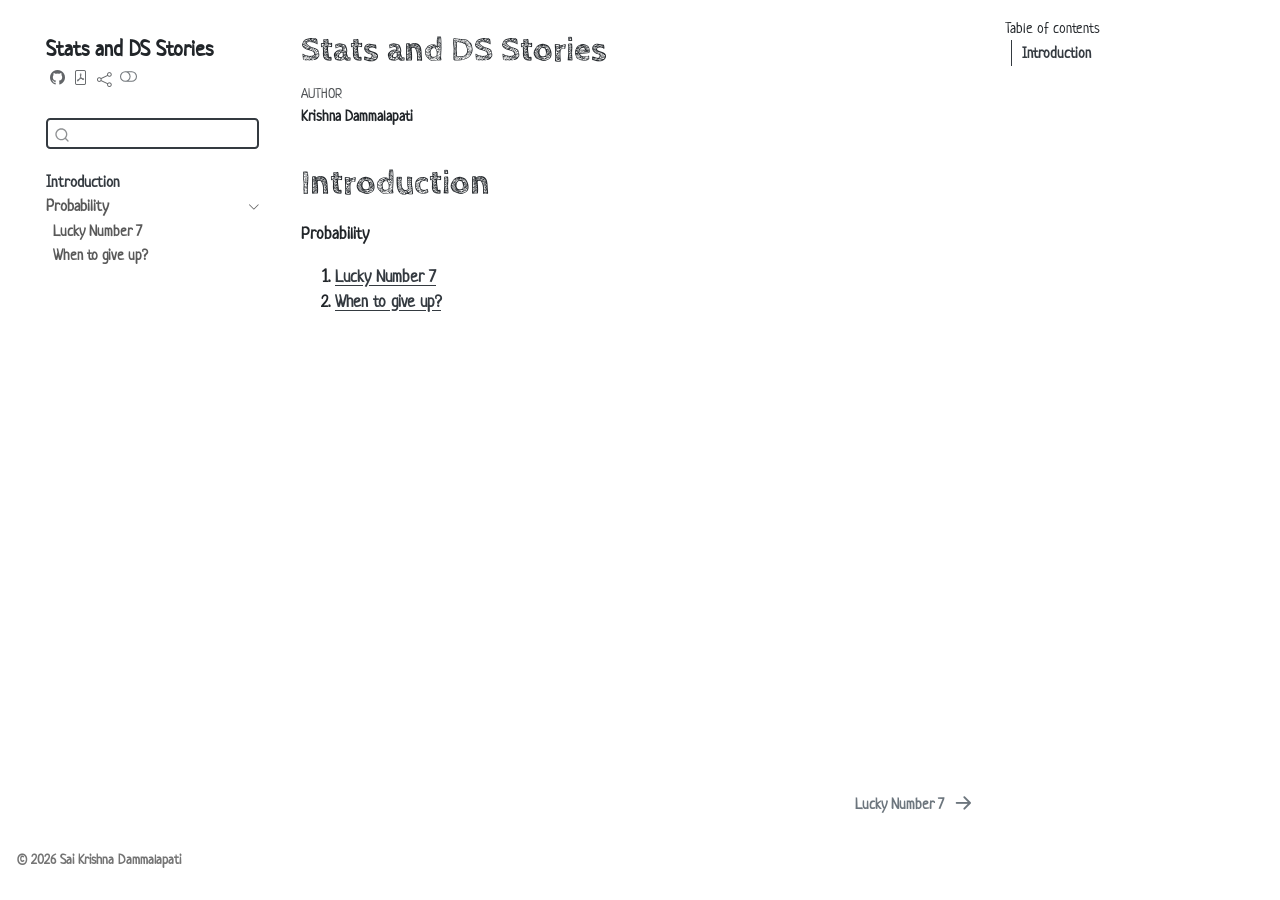
==== commit 1ab72bb0: "Built site for gh-pages" ====
--- a/index.html
+++ b/index.html
@@ -8,7 +8,7 @@
 
 <meta name="author" content="Krishna Dammalapati">
 
-<title>Stats and DS Blogs</title>
+<title>Stats and DS Stories</title>
 <style>
 code{white-space: pre-wrap;}
 span.smallcaps{font-variant: small-caps;}
@@ -32,6 +32,7 @@
 <script src="site_libs/quarto-search/quarto-search.js"></script>
 <meta name="quarto:offset" content="./">
 <link href="./Statistics/Lucky_number_7.html" rel="next">
+<link href="./images/favicon.png" rel="icon" type="image/png">
 <script src="site_libs/quarto-html/quarto.js" type="module"></script>
 <script src="site_libs/quarto-html/tabsets/tabsets.js" type="module"></script>
 <script src="site_libs/quarto-html/axe/axe-check.js" type="module"></script>
@@ -264,10 +265,10 @@
   <nav id="quarto-sidebar" class="sidebar collapse collapse-horizontal quarto-sidebar-collapse-item sidebar-navigation floating overflow-auto">
     <div class="pt-lg-2 mt-2 text-left sidebar-header">
     <div class="sidebar-title mb-0 py-0">
-      <a href="./">Stats and DS Blogs</a> 
+      <a href="./">Stats and DS Stories</a> 
         <div class="sidebar-tools-main tools-wide">
     <a href="https://github.com/d-saikrishna/DataScience" title="Source Code" class="quarto-navigation-tool px-1" aria-label="Source Code"><i class="bi bi-github"></i></a>
-    <a href="./Stats-and-DS-Blogs.pdf" title="Download PDF" class="quarto-navigation-tool px-1" aria-label="Download PDF"><i class="bi bi-file-pdf"></i></a>
+    <a href="./Stats-and-DS-Stories.pdf" title="Download PDF" class="quarto-navigation-tool px-1" aria-label="Download PDF"><i class="bi bi-file-pdf"></i></a>
     <div class="dropdown">
       <a href="" title="Share" id="quarto-navigation-tool-dropdown-0" class="quarto-navigation-tool dropdown-toggle px-1" data-bs-toggle="dropdown" aria-expanded="false" role="link" aria-label="Share"><i class="bi bi-share"></i></a>
       <ul class="dropdown-menu" aria-labelledby="quarto-navigation-tool-dropdown-0">
@@ -316,6 +317,11 @@
   <a href="./Statistics/Lucky_number_7.html" class="sidebar-item-text sidebar-link"><span class="chapter-title">Lucky Number 7</span></a>
   </div>
 </li>
+          <li class="sidebar-item">
+  <div class="sidebar-item-container"> 
+  <a href="./Statistics/When_to_give_up.html" class="sidebar-item-text sidebar-link"><span class="chapter-title">When to give up?</span></a>
+  </div>
+</li>
       </ul>
   </li>
     </ul>
@@ -338,7 +344,7 @@
 
 <header id="title-block-header" class="quarto-title-block default">
 <div class="quarto-title">
-<h1 class="title">Stats and DS Blogs</h1>
+<h1 class="title">Stats and DS Stories</h1>
 </div>
 
 
@@ -366,6 +372,7 @@
 <p>Probability</p>
 <ol type="1">
 <li><a href="./Statistics/Lucky_number_7.html">Lucky Number 7</a></li>
+<li><a href="./Statistics/When_to_give_up.html">When to give up?</a></li>
 </ol>
 
 
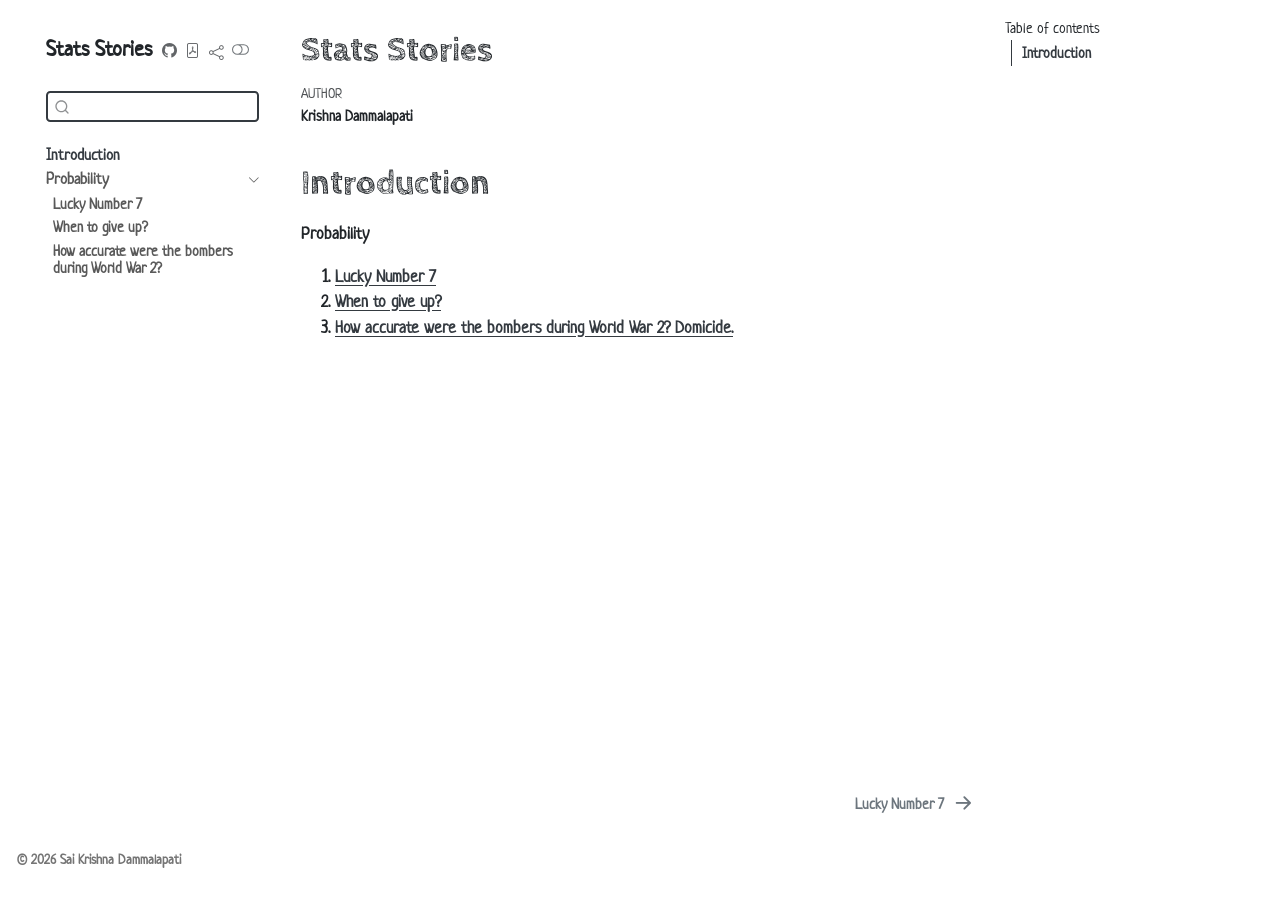
==== commit 63e625da: "Built site for gh-pages" ====
--- a/index.html
+++ b/index.html
@@ -8,7 +8,7 @@
 
 <meta name="author" content="Krishna Dammalapati">
 
-<title>Stats and DS Stories</title>
+<title>Stats Stories</title>
 <style>
 code{white-space: pre-wrap;}
 span.smallcaps{font-variant: small-caps;}
@@ -32,7 +32,7 @@
 <script src="site_libs/quarto-search/quarto-search.js"></script>
 <meta name="quarto:offset" content="./">
 <link href="./Statistics/Lucky_number_7.html" rel="next">
-<link href="./images/favicon.png" rel="icon" type="image/png">
+<link href="./images/vectorstock_43755881.png" rel="icon" type="image/png">
 <script src="site_libs/quarto-html/quarto.js" type="module"></script>
 <script src="site_libs/quarto-html/tabsets/tabsets.js" type="module"></script>
 <script src="site_libs/quarto-html/axe/axe-check.js" type="module"></script>
@@ -265,10 +265,10 @@
   <nav id="quarto-sidebar" class="sidebar collapse collapse-horizontal quarto-sidebar-collapse-item sidebar-navigation floating overflow-auto">
     <div class="pt-lg-2 mt-2 text-left sidebar-header">
     <div class="sidebar-title mb-0 py-0">
-      <a href="./">Stats and DS Stories</a> 
+      <a href="./">Stats Stories</a> 
         <div class="sidebar-tools-main tools-wide">
     <a href="https://github.com/d-saikrishna/DataScience" title="Source Code" class="quarto-navigation-tool px-1" aria-label="Source Code"><i class="bi bi-github"></i></a>
-    <a href="./Stats-and-DS-Stories.pdf" title="Download PDF" class="quarto-navigation-tool px-1" aria-label="Download PDF"><i class="bi bi-file-pdf"></i></a>
+    <a href="./Stats-Stories.pdf" title="Download PDF" class="quarto-navigation-tool px-1" aria-label="Download PDF"><i class="bi bi-file-pdf"></i></a>
     <div class="dropdown">
       <a href="" title="Share" id="quarto-navigation-tool-dropdown-0" class="quarto-navigation-tool dropdown-toggle px-1" data-bs-toggle="dropdown" aria-expanded="false" role="link" aria-label="Share"><i class="bi bi-share"></i></a>
       <ul class="dropdown-menu" aria-labelledby="quarto-navigation-tool-dropdown-0">
@@ -322,6 +322,11 @@
   <a href="./Statistics/When_to_give_up.html" class="sidebar-item-text sidebar-link"><span class="chapter-title">When to give up?</span></a>
   </div>
 </li>
+          <li class="sidebar-item">
+  <div class="sidebar-item-container"> 
+  <a href="./Statistics/How_accurate_were_WW2_bombers.html" class="sidebar-item-text sidebar-link"><span class="chapter-title">How accurate were the bombers during World War 2?</span></a>
+  </div>
+</li>
       </ul>
   </li>
     </ul>
@@ -344,7 +349,7 @@
 
 <header id="title-block-header" class="quarto-title-block default">
 <div class="quarto-title">
-<h1 class="title">Stats and DS Stories</h1>
+<h1 class="title">Stats Stories</h1>
 </div>
 
 
@@ -373,6 +378,7 @@
 <ol type="1">
 <li><a href="./Statistics/Lucky_number_7.html">Lucky Number 7</a></li>
 <li><a href="./Statistics/When_to_give_up.html">When to give up?</a></li>
+<li><a href="./Statistics/How_accurate_were_WW2_bombers.html">How accurate were the bombers during World War 2? Domicide.</a></li>
 </ol>
 
 
